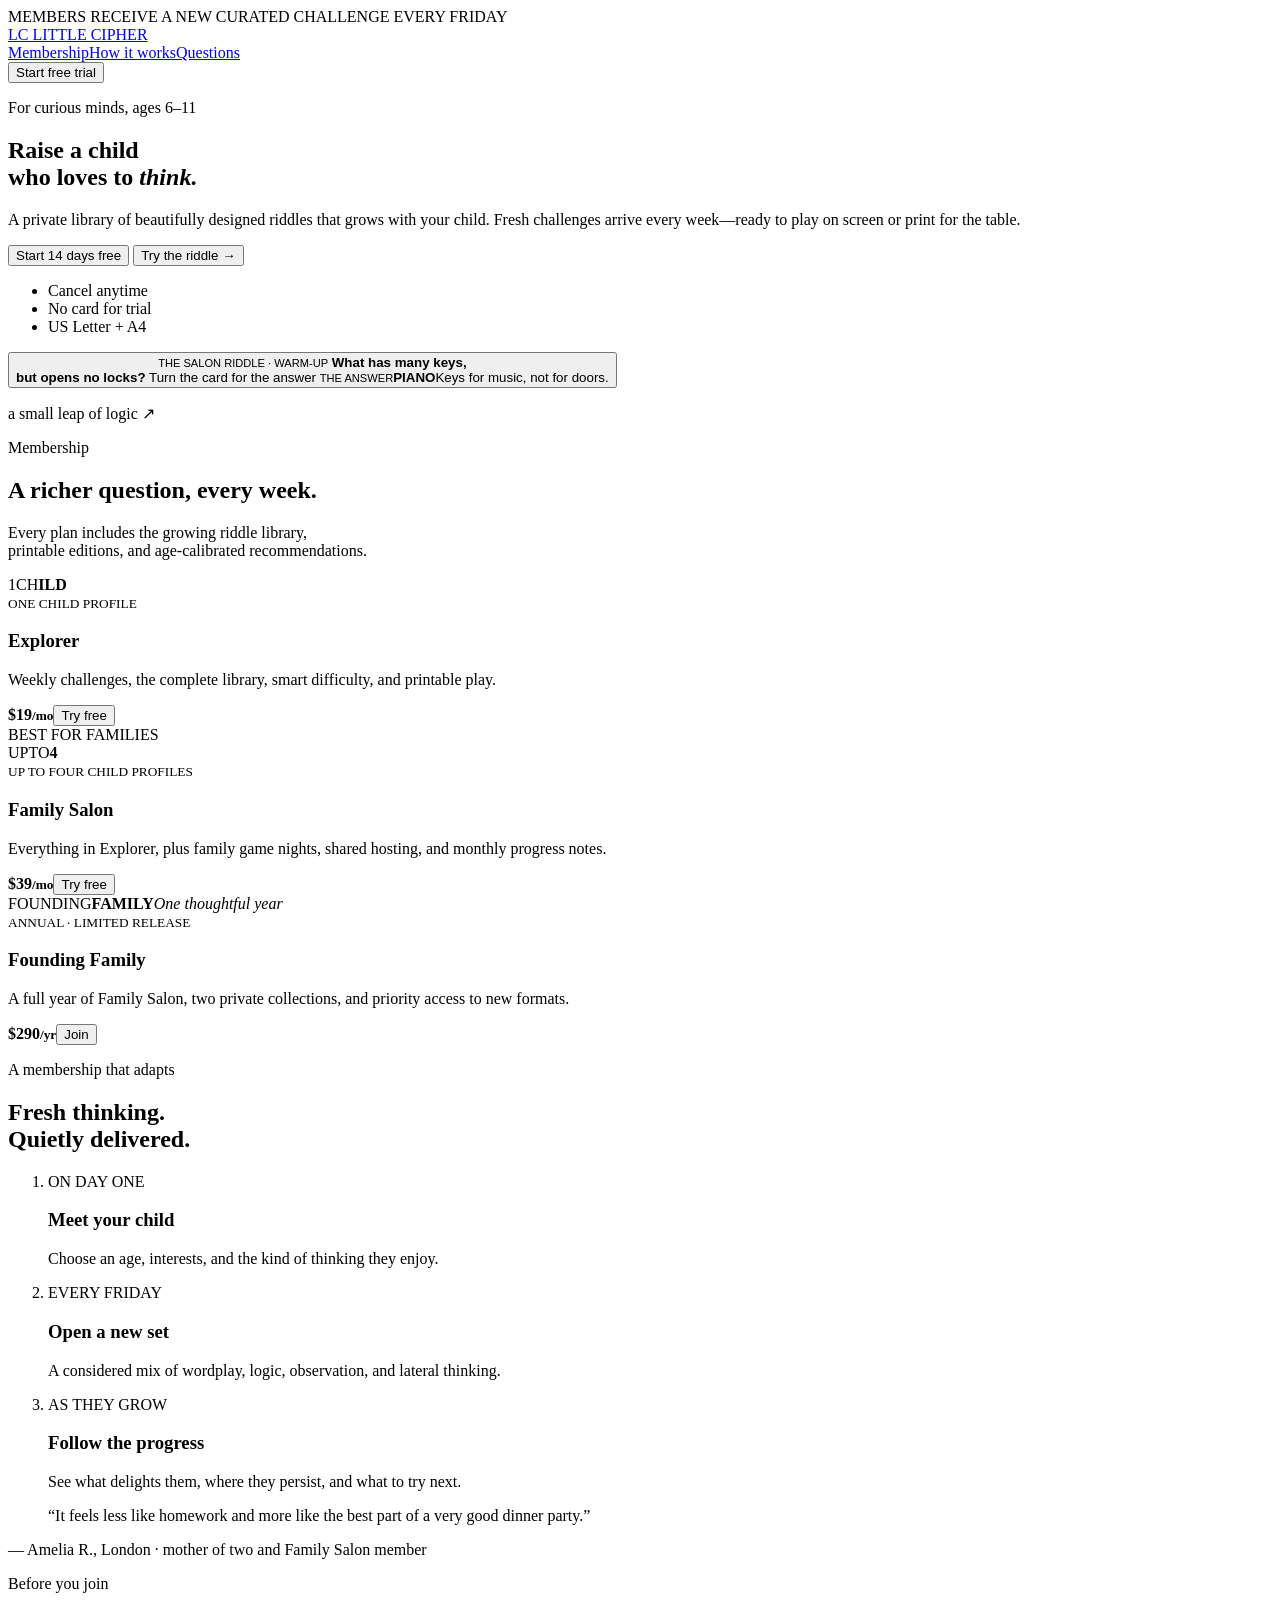
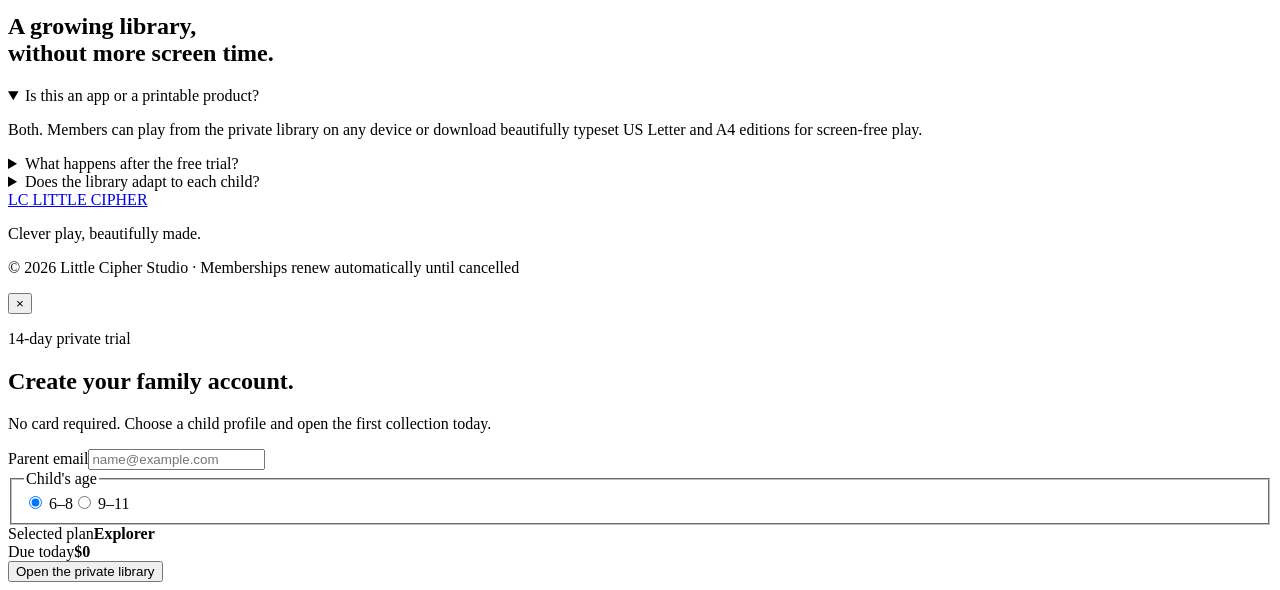
==== index.html @ bb6307ca "Add index.html" ====
<!doctype html>
<html lang="en">
<head>
  <meta charset="UTF-8">
  <meta name="viewport" content="width=device-width, initial-scale=1.0">
  <meta name="description" content="Little Cipher creates beautifully designed printable riddles and logic games for curious children ages 6–11.">
  <title>Little Cipher — Clever play, beautifully made</title>
  <link rel="preconnect" href="https://fonts.googleapis.com">
  <link rel="preconnect" href="https://fonts.gstatic.com" crossorigin>
  <link href="https://fonts.googleapis.com/css2?family=DM+Sans:wght@400;500;700&family=Fraunces:opsz,wght@9..144,600;9..144,800&display=swap" rel="stylesheet">
  <link rel="stylesheet" href="styles.css">
</head>
<body>
  <div class="announcement">MEMBERS RECEIVE A NEW CURATED CHALLENGE EVERY FRIDAY</div>
  <header class="site-header">
    <a class="brand" href="#top" aria-label="LC Little Cipher home"><span>LC</span> LITTLE CIPHER</a>
    <nav aria-label="Main navigation">
      <a href="#products">Membership</a><a href="#how">How it works</a><a href="#faq">Questions</a>
    </nav>
    <button class="cart-button start-trial" data-plan="Explorer" type="button">Start free trial</button>
  </header>

  <main id="top">
    <section class="hero">
      <div class="hero-copy">
        <p class="eyebrow">For curious minds, ages 6–11</p>
        <h1>Raise a child<br>who loves to <em>think.</em></h1>
        <p class="lead">A private library of beautifully designed riddles that grows with your child. Fresh challenges arrive every week—ready to play on screen or print for the table.</p>
        <div class="hero-actions">
          <button class="button primary start-trial" data-plan="Explorer" type="button">Start 14 days free</button>
          <button class="text-button" id="flipHint" type="button">Try the riddle →</button>
        </div>
        <ul class="trust"><li>Cancel anytime</li><li>No card for trial</li><li>US Letter + A4</li></ul>
      </div>
      <div class="riddle-stage" aria-label="Interactive riddle card">
        <span class="tape tape-one"></span><span class="tape tape-two"></span>
        <button class="riddle-card" id="riddleCard" type="button" aria-pressed="false">
          <span class="card-face card-front">
            <small>THE SALON RIDDLE · WARM-UP</small>
            <strong>What has many keys,<br>but opens no locks?</strong>
            <span class="pencil-line">Turn the card for the answer</span>
          </span>
          <span class="card-face card-back"><small>THE ANSWER</small><strong>PIANO</strong><span>Keys for music, not for doors.</span></span>
        </button>
        <p class="scribble">a small leap of logic ↗</p>
      </div>
    </section>

    <section class="products" id="products">
      <div class="section-heading"><div><p class="eyebrow">Membership</p><h2>A richer question, every week.</h2></div><p>Every plan includes the growing riddle library,<br>printable editions, and age-calibrated recommendations.</p></div>
      <div class="product-grid">
        <article class="product-card yellow">
          <div class="product-art"><span>1</span><span>CH</span><b>ILD</b></div>
          <div class="product-info"><div><small>ONE CHILD PROFILE</small><h3>Explorer</h3></div><p>Weekly challenges, the complete library, smart difficulty, and printable play.</p><footer><strong>$19<small>/mo</small></strong><button class="start-trial" data-plan="Explorer">Try free</button></footer></div>
        </article>
        <article class="product-card red bestseller">
          <span class="badge">BEST FOR FAMILIES</span>
          <div class="product-art"><span>UP</span><span>TO</span><b>4</b></div>
          <div class="product-info"><div><small>UP TO FOUR CHILD PROFILES</small><h3>Family Salon</h3></div><p>Everything in Explorer, plus family game nights, shared hosting, and monthly progress notes.</p><footer><strong>$39<small>/mo</small></strong><button class="start-trial" data-plan="Family Salon">Try free</button></footer></div>
        </article>
        <article class="product-card blue">
          <div class="product-art family"><span>FOUNDING</span><b>FAMILY</b><i>One thoughtful year</i></div>
          <div class="product-info"><div><small>ANNUAL · LIMITED RELEASE</small><h3>Founding Family</h3></div><p>A full year of Family Salon, two private collections, and priority access to new formats.</p><footer><strong>$290<small>/yr</small></strong><button class="start-trial" data-plan="Founding Family">Join</button></footer></div>
        </article>
      </div>
    </section>

    <section class="how" id="how">
      <div class="how-title"><p class="eyebrow">A membership that adapts</p><h2>Fresh thinking.<br>Quietly delivered.</h2></div>
      <ol>
        <li><span>ON DAY ONE</span><h3>Meet your child</h3><p>Choose an age, interests, and the kind of thinking they enjoy.</p></li>
        <li><span>EVERY FRIDAY</span><h3>Open a new set</h3><p>A considered mix of wordplay, logic, observation, and lateral thinking.</p></li>
        <li><span>AS THEY GROW</span><h3>Follow the progress</h3><p>See what delights them, where they persist, and what to try next.</p></li>
      </ol>
    </section>

    <section class="quote"><blockquote>“It feels less like homework and more like the best part of a very good dinner party.”</blockquote><p>— Amelia R., London · mother of two and Family Salon member</p></section>

    <section class="faq" id="faq"><div><p class="eyebrow">Before you join</p><h2>A growing library,<br>without more screen time.</h2></div><div class="faq-list">
      <details open><summary>Is this an app or a printable product?</summary><p>Both. Members can play from the private library on any device or download beautifully typeset US Letter and A4 editions for screen-free play.</p></details>
      <details><summary>What happens after the free trial?</summary><p>Your chosen membership begins after 14 days. We email you before the first charge, and you can cancel from your account at any time.</p></details>
      <details><summary>Does the library adapt to each child?</summary><p>Yes. Recommendations use age, interests, completed sets, and parent feedback. Family Salon keeps a separate path for each child.</p></details>
    </div></section>
  </main>

  <footer class="site-footer"><a class="brand" href="#top"><span>LC</span> LITTLE CIPHER</a><p>Clever play, beautifully made.</p><p>© 2026 Little Cipher Studio · Memberships renew automatically until cancelled</p></footer>

  <div class="overlay" id="overlay"></div>
  <section class="checkout-modal" id="checkoutModal" aria-hidden="true" aria-labelledby="checkoutTitle" inert>
    <button class="modal-close" id="closeCheckout" aria-label="Close checkout">×</button>
    <div id="checkoutFormStep">
      <p class="eyebrow">14-day private trial</p><h2 id="checkoutTitle">Create your family account.</h2>
      <p class="checkout-note">No card required. Choose a child profile and open the first collection today.</p>
      <form id="checkoutForm">
        <label>Parent email<input type="email" id="orderEmail" placeholder="name@example.com" required></label>
        <fieldset><legend>Child's age</legend><label class="pay-choice"><input type="radio" name="age" checked> 6–8</label><label class="pay-choice"><input type="radio" name="age"> 9–11</label></fieldset>
        <div class="order-summary" id="orderSummary"><div><span>Selected plan</span><strong id="selectedPlan">Explorer</strong></div><div><span>Due today</span><strong>$0</strong></div></div>
        <button class="button primary" type="submit">Open the private library</button>
      </form>
    </div>
    <div class="checkout-success" id="checkoutSuccess" hidden>
      <div class="success-mark">✓</div><p class="eyebrow">WELCOME TO LITTLE CIPHER</p><h2>Your private library is open.</h2>
      <p>This prototype creates the trial experience locally. The production version will connect account creation, subscriptions, and the member library.</p>
      <a class="button primary" href="downloads/little-cipher-sampler.html" download>Open the first challenge</a>
      <button class="text-button" id="continueShopping" type="button">Return home</button>
    </div>
  </section>
  <div class="toast" id="toast" role="status"></div>
  <script src="store-config.js"></script>
  <script src="app.js"></script>
</body>
</html>
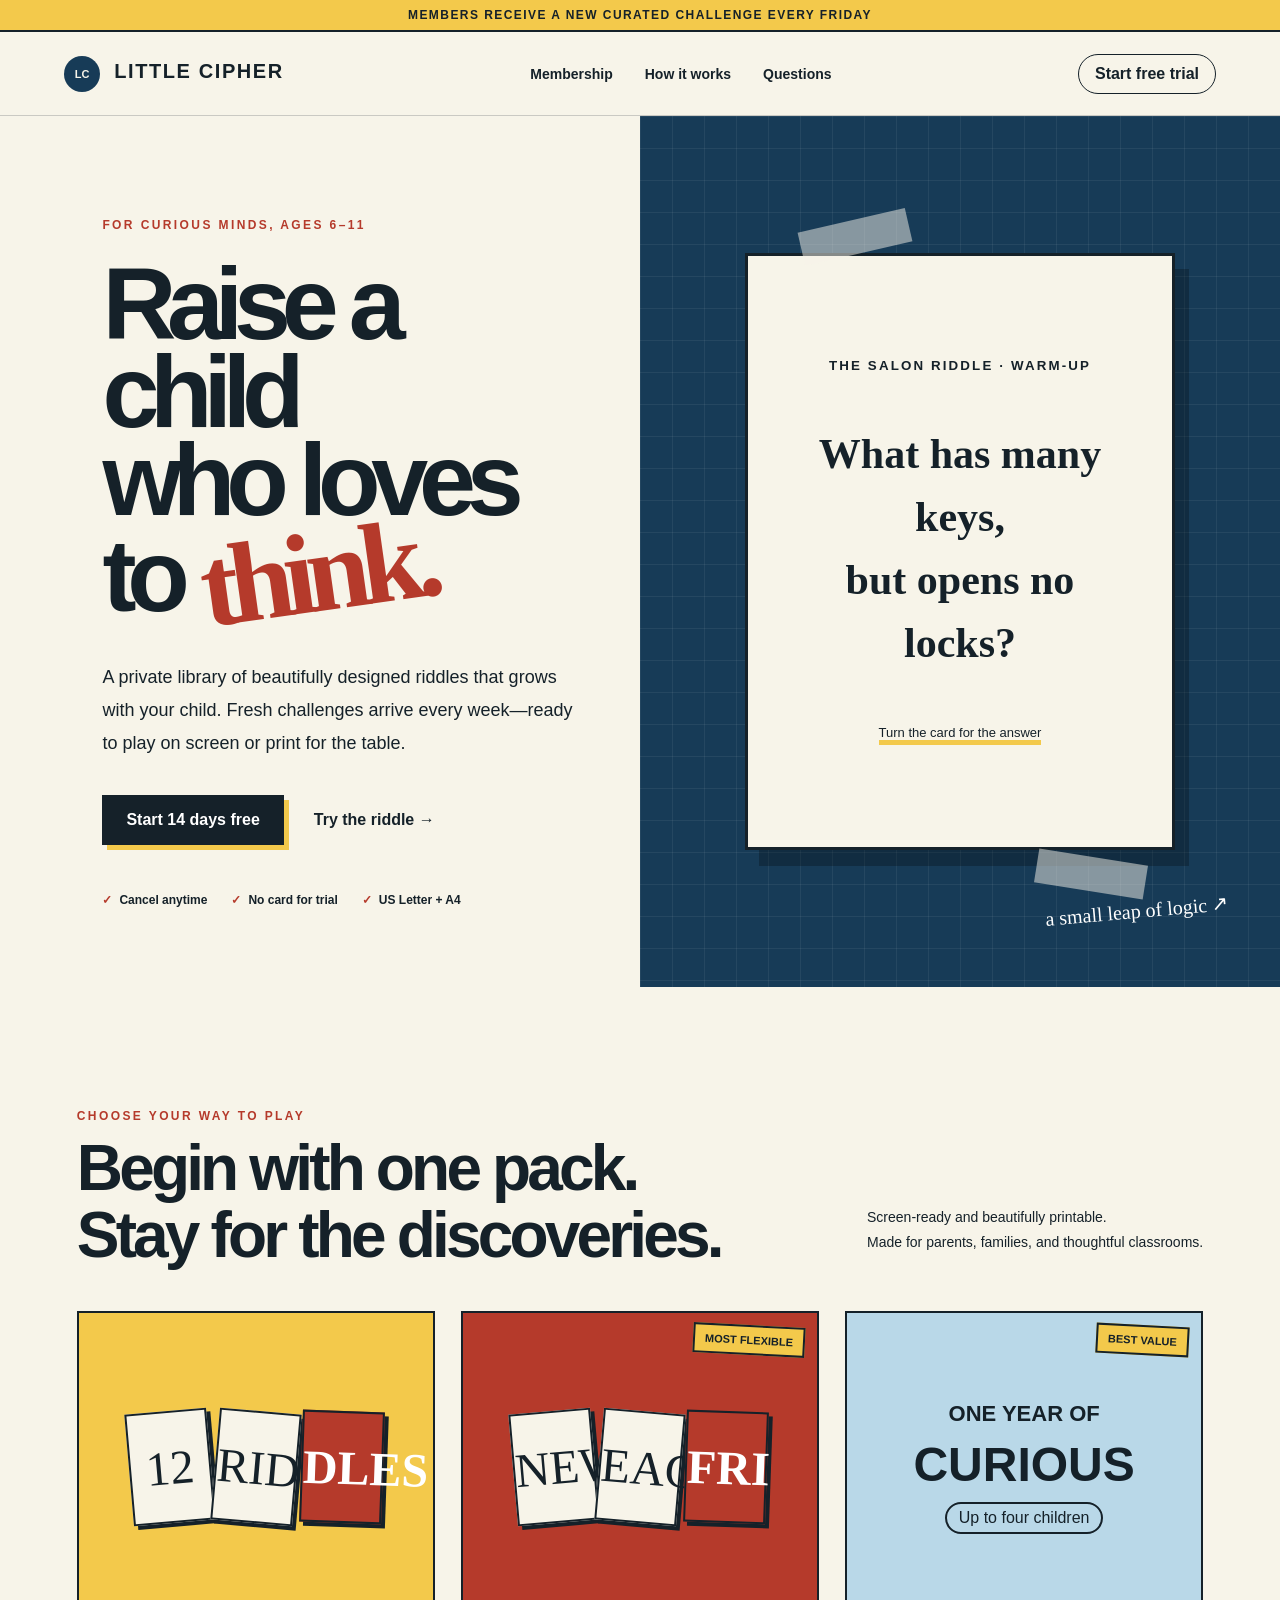
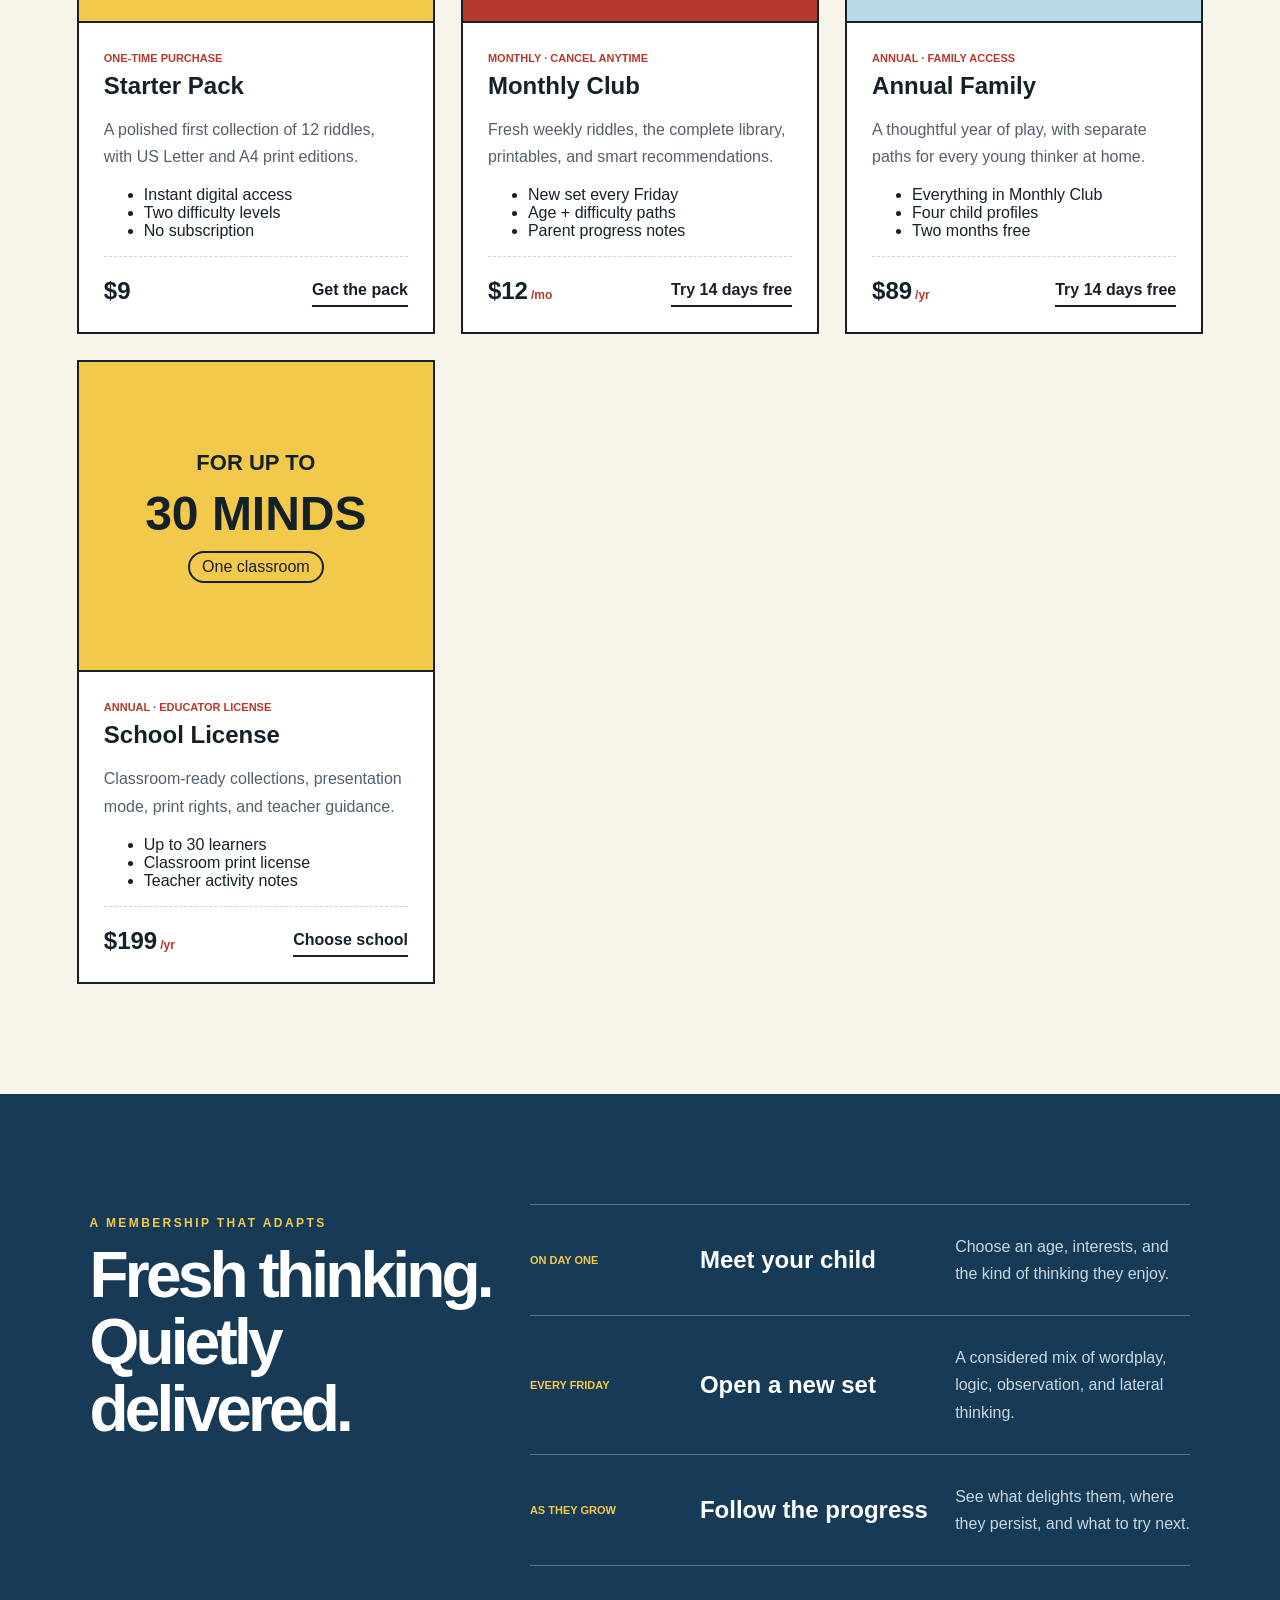
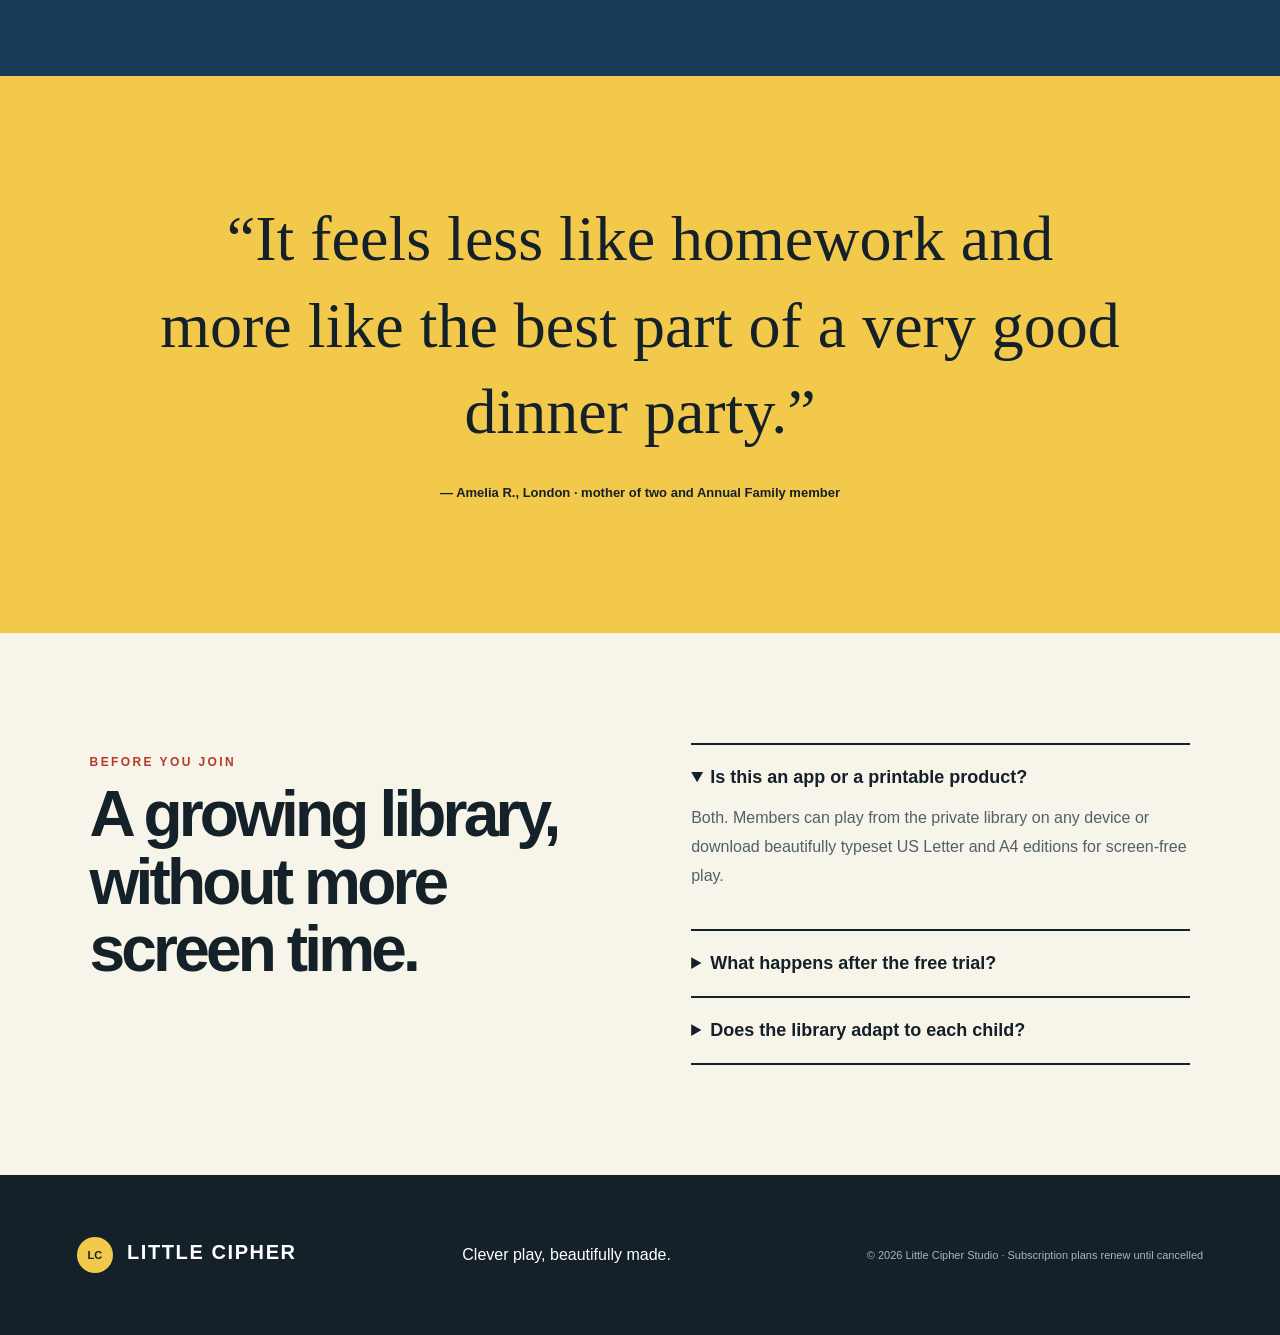
==== commit 276b7959: "Update membership catalog: index.html" ====
--- a/index.html
+++ b/index.html
@@ -17,7 +17,7 @@
     <nav aria-label="Main navigation">
       <a href="#products">Membership</a><a href="#how">How it works</a><a href="#faq">Questions</a>
     </nav>
-    <button class="cart-button start-trial" data-plan="Explorer" type="button">Start free trial</button>
+    <button class="cart-button start-trial" data-plan="Monthly Club" data-due="$0 today" type="button">Start free trial</button>
   </header>
 
   <main id="top">
@@ -27,7 +27,7 @@
         <h1>Raise a child<br>who loves to <em>think.</em></h1>
         <p class="lead">A private library of beautifully designed riddles that grows with your child. Fresh challenges arrive every week—ready to play on screen or print for the table.</p>
         <div class="hero-actions">
-          <button class="button primary start-trial" data-plan="Explorer" type="button">Start 14 days free</button>
+          <button class="button primary start-trial" data-plan="Monthly Club" data-due="$0 today" type="button">Start 14 days free</button>
           <button class="text-button" id="flipHint" type="button">Try the riddle →</button>
         </div>
         <ul class="trust"><li>Cancel anytime</li><li>No card for trial</li><li>US Letter + A4</li></ul>
@@ -47,20 +47,25 @@
     </section>
 
     <section class="products" id="products">
-      <div class="section-heading"><div><p class="eyebrow">Membership</p><h2>A richer question, every week.</h2></div><p>Every plan includes the growing riddle library,<br>printable editions, and age-calibrated recommendations.</p></div>
+      <div class="section-heading"><div><p class="eyebrow">Choose your way to play</p><h2>Begin with one pack.<br>Stay for the discoveries.</h2></div><p>Screen-ready and beautifully printable.<br>Made for parents, families, and thoughtful classrooms.</p></div>
       <div class="product-grid">
         <article class="product-card yellow">
-          <div class="product-art"><span>1</span><span>CH</span><b>ILD</b></div>
-          <div class="product-info"><div><small>ONE CHILD PROFILE</small><h3>Explorer</h3></div><p>Weekly challenges, the complete library, smart difficulty, and printable play.</p><footer><strong>$19<small>/mo</small></strong><button class="start-trial" data-plan="Explorer">Try free</button></footer></div>
+          <div class="product-art"><span>12</span><span>RID</span><b>DLES</b></div>
+          <div class="product-info"><div><small>ONE-TIME PURCHASE</small><h3>Starter Pack</h3></div><p>A polished first collection of 12 riddles, with US Letter and A4 print editions.</p><ul class="plan-features"><li>Instant digital access</li><li>Two difficulty levels</li><li>No subscription</li></ul><footer><strong>$9</strong><button class="start-trial" data-plan="Starter Pack" data-due="$9 once">Get the pack</button></footer></div>
         </article>
         <article class="product-card red bestseller">
-          <span class="badge">BEST FOR FAMILIES</span>
-          <div class="product-art"><span>UP</span><span>TO</span><b>4</b></div>
-          <div class="product-info"><div><small>UP TO FOUR CHILD PROFILES</small><h3>Family Salon</h3></div><p>Everything in Explorer, plus family game nights, shared hosting, and monthly progress notes.</p><footer><strong>$39<small>/mo</small></strong><button class="start-trial" data-plan="Family Salon">Try free</button></footer></div>
+          <span class="badge">MOST FLEXIBLE</span>
+          <div class="product-art"><span>NEW</span><span>EACH</span><b>FRI</b></div>
+          <div class="product-info"><div><small>MONTHLY · CANCEL ANYTIME</small><h3>Monthly Club</h3></div><p>Fresh weekly riddles, the complete library, printables, and smart recommendations.</p><ul class="plan-features"><li>New set every Friday</li><li>Age + difficulty paths</li><li>Parent progress notes</li></ul><footer><strong>$12<small>/mo</small></strong><button class="start-trial" data-plan="Monthly Club" data-due="$0 today">Try 14 days free</button></footer></div>
         </article>
         <article class="product-card blue">
-          <div class="product-art family"><span>FOUNDING</span><b>FAMILY</b><i>One thoughtful year</i></div>
-          <div class="product-info"><div><small>ANNUAL · LIMITED RELEASE</small><h3>Founding Family</h3></div><p>A full year of Family Salon, two private collections, and priority access to new formats.</p><footer><strong>$290<small>/yr</small></strong><button class="start-trial" data-plan="Founding Family">Join</button></footer></div>
+          <span class="badge">BEST VALUE</span>
+          <div class="product-art family"><span>ONE YEAR OF</span><b>CURIOUS</b><i>Up to four children</i></div>
+          <div class="product-info"><div><small>ANNUAL · FAMILY ACCESS</small><h3>Annual Family</h3></div><p>A thoughtful year of play, with separate paths for every young thinker at home.</p><ul class="plan-features"><li>Everything in Monthly Club</li><li>Four child profiles</li><li>Two months free</li></ul><footer><strong>$89<small>/yr</small></strong><button class="start-trial" data-plan="Annual Family" data-due="$0 today">Try 14 days free</button></footer></div>
+        </article>
+        <article class="product-card school">
+          <div class="product-art family"><span>FOR UP TO</span><b>30 MINDS</b><i>One classroom</i></div>
+          <div class="product-info"><div><small>ANNUAL · EDUCATOR LICENSE</small><h3>School License</h3></div><p>Classroom-ready collections, presentation mode, print rights, and teacher guidance.</p><ul class="plan-features"><li>Up to 30 learners</li><li>Classroom print license</li><li>Teacher activity notes</li></ul><footer><strong>$199<small>/yr</small></strong><button class="start-trial" data-plan="School License" data-due="$199 per year">Choose school</button></footer></div>
         </article>
       </div>
     </section>
@@ -74,28 +79,28 @@
       </ol>
     </section>
 
-    <section class="quote"><blockquote>“It feels less like homework and more like the best part of a very good dinner party.”</blockquote><p>— Amelia R., London · mother of two and Family Salon member</p></section>
+    <section class="quote"><blockquote>“It feels less like homework and more like the best part of a very good dinner party.”</blockquote><p>— Amelia R., London · mother of two and Annual Family member</p></section>
 
     <section class="faq" id="faq"><div><p class="eyebrow">Before you join</p><h2>A growing library,<br>without more screen time.</h2></div><div class="faq-list">
       <details open><summary>Is this an app or a printable product?</summary><p>Both. Members can play from the private library on any device or download beautifully typeset US Letter and A4 editions for screen-free play.</p></details>
-      <details><summary>What happens after the free trial?</summary><p>Your chosen membership begins after 14 days. We email you before the first charge, and you can cancel from your account at any time.</p></details>
+      <details><summary>What happens after the free trial?</summary><p>Monthly Club renews at $12 per month and Annual Family at $89 per year after 14 days. We email you before the first charge, and you can cancel from your parent account at any time. Starter Pack and School License do not include a trial.</p></details>
       <details><summary>Does the library adapt to each child?</summary><p>Yes. Recommendations use age, interests, completed sets, and parent feedback. Family Salon keeps a separate path for each child.</p></details>
     </div></section>
   </main>
 
-  <footer class="site-footer"><a class="brand" href="#top"><span>LC</span> LITTLE CIPHER</a><p>Clever play, beautifully made.</p><p>© 2026 Little Cipher Studio · Memberships renew automatically until cancelled</p></footer>
+  <footer class="site-footer"><a class="brand" href="#top"><span>LC</span> LITTLE CIPHER</a><p>Clever play, beautifully made.</p><p>© 2026 Little Cipher Studio · Subscription plans renew until cancelled</p></footer>
 
   <div class="overlay" id="overlay"></div>
   <section class="checkout-modal" id="checkoutModal" aria-hidden="true" aria-labelledby="checkoutTitle" inert>
     <button class="modal-close" id="closeCheckout" aria-label="Close checkout">×</button>
     <div id="checkoutFormStep">
-      <p class="eyebrow">14-day private trial</p><h2 id="checkoutTitle">Create your family account.</h2>
-      <p class="checkout-note">No card required. Choose a child profile and open the first collection today.</p>
+      <p class="eyebrow" id="checkoutEyebrow">Secure your place</p><h2 id="checkoutTitle">Create your parent account.</h2>
+      <p class="checkout-note" id="checkoutNote">Choose a plan and open the first collection today.</p>
       <form id="checkoutForm">
         <label>Parent email<input type="email" id="orderEmail" placeholder="name@example.com" required></label>
         <fieldset><legend>Child's age</legend><label class="pay-choice"><input type="radio" name="age" checked> 6–8</label><label class="pay-choice"><input type="radio" name="age"> 9–11</label></fieldset>
-        <div class="order-summary" id="orderSummary"><div><span>Selected plan</span><strong id="selectedPlan">Explorer</strong></div><div><span>Due today</span><strong>$0</strong></div></div>
-        <button class="button primary" type="submit">Open the private library</button>
+        <div class="order-summary" id="orderSummary"><div><span>Selected plan</span><strong id="selectedPlan">Monthly Club</strong></div><div><span>Payment</span><strong id="selectedDue">$0 today</strong></div></div>
+        <button class="button primary" id="checkoutSubmit" type="submit">Continue</button>
       </form>
     </div>
     <div class="checkout-success" id="checkoutSuccess" hidden>
--- a/styles.css
+++ b/styles.css
@@ -0,0 +1,7 @@
+:root{--blue:#173b57;--paper:#f7f4e9;--yellow:#f3c94b;--red:#b53a2b;--ink:#152129;--sky:#b9d8e8;--white:#fff;--line:rgba(21,33,41,.2);--shadow:8px 8px 0 var(--ink)}
+*{box-sizing:border-box}html{scroll-behavior:smooth}body{margin:0;background:var(--paper);color:var(--ink);font-family:"Noto Sans SC",sans-serif}button,a{font:inherit}button{color:inherit}a{color:inherit;text-decoration:none}:focus-visible{outline:3px solid var(--red);outline-offset:4px}.announcement{background:var(--yellow);border-bottom:2px solid var(--ink);padding:8px;text-align:center;font-size:12px;font-weight:700;letter-spacing:.12em}.site-header{height:84px;display:flex;align-items:center;justify-content:space-between;padding:0 5vw;border-bottom:1px solid var(--line);position:relative;z-index:5}.brand{font-size:20px;font-weight:900;letter-spacing:.08em}.brand span{display:inline-grid;place-items:center;width:36px;height:36px;margin-right:7px;color:var(--paper);background:var(--blue);border-radius:50%}.site-header nav{display:flex;gap:32px;font-size:14px;font-weight:700}.site-header nav a:hover{color:var(--red)}.cart-button{border:1.5px solid var(--ink);background:transparent;border-radius:30px;padding:10px 16px;cursor:pointer}.cart-button b{display:inline-grid;place-items:center;background:var(--red);color:white;width:22px;height:22px;border-radius:50%;margin-left:6px}.hero{min-height:690px;display:grid;grid-template-columns:1fr 1fr;overflow:hidden}.hero-copy{padding:90px 4vw 80px 8vw}.eyebrow{color:var(--red);font-size:12px;font-weight:900;letter-spacing:.2em;text-transform:uppercase}.hero h1{font-size:clamp(64px,8vw,126px);letter-spacing:-.09em;line-height:.86;margin:28px 0 38px;font-weight:900}.hero h1 em{font-family:"Ma Shan Zheng",cursive;color:var(--red);font-size:1.12em;font-style:normal;display:inline-block;transform:rotate(-8deg)}.lead{max-width:540px;font-size:18px;line-height:1.85}.hero-actions{display:flex;align-items:center;gap:24px;margin-top:34px}.button{border:2px solid var(--ink);padding:14px 22px;font-weight:900;cursor:pointer}.primary{background:var(--ink);color:white;box-shadow:5px 5px 0 var(--yellow);transition:.2s}.primary:hover{transform:translate(3px,3px);box-shadow:2px 2px 0 var(--yellow)}.text-button{border:0;background:transparent;font-weight:700;cursor:pointer}.trust{display:flex;gap:24px;padding:0;margin:48px 0 0;list-style:none;font-size:12px;font-weight:700}.trust li:before{content:"✓";color:var(--red);margin-right:7px}.riddle-stage{background:var(--blue);position:relative;display:grid;place-items:center;perspective:1200px;background-image:linear-gradient(rgba(255,255,255,.06) 1px,transparent 1px),linear-gradient(90deg,rgba(255,255,255,.06) 1px,transparent 1px);background-size:32px 32px}.riddle-card{width:min(68%,430px);aspect-ratio:.72;border:0;background:transparent;position:relative;transform-style:preserve-3d;transition:transform .65s cubic-bezier(.2,.8,.2,1);cursor:pointer}.riddle-card.flipped{transform:rotateY(180deg)}.card-face{position:absolute;inset:0;backface-visibility:hidden;display:flex;flex-direction:column;align-items:center;justify-content:center;padding:45px;background:var(--paper);border:3px solid var(--ink);box-shadow:14px 16px 0 rgba(0,0,0,.25);text-align:center}.card-face small{font-weight:900;letter-spacing:.16em}.card-front strong{font-family:"Ma Shan Zheng",cursive;font-size:42px;line-height:1.5;margin:50px 0}.pencil-line{font-size:13px;border-bottom:5px solid var(--yellow)}.card-back{transform:rotateY(180deg);background:var(--yellow)}.card-back strong{font-family:"Ma Shan Zheng";font-size:150px;line-height:1;margin:35px}.card-back span{font-weight:700}.tape{position:absolute;width:110px;height:34px;background:rgba(247,244,233,.5);z-index:2}.tape-one{top:12%;left:25%;transform:rotate(-13deg)}.tape-two{bottom:11%;right:21%;transform:rotate(9deg)}.scribble{position:absolute;color:white;font-family:"Ma Shan Zheng";font-size:20px;bottom:5%;right:8%;transform:rotate(-5deg)}.products{padding:110px 6vw}.section-heading{display:flex;justify-content:space-between;align-items:end;margin-bottom:42px}.section-heading h2,.how h2,.faq h2{font-size:clamp(42px,5vw,72px);line-height:1.05;margin:10px 0 0;letter-spacing:-.06em}.section-heading>p{line-height:1.8;font-size:14px}.product-grid{display:grid;grid-template-columns:repeat(3,1fr);gap:26px}.product-card{border:2px solid var(--ink);position:relative;background:white;transition:.25s}.product-card:hover{transform:translateY(-8px);box-shadow:var(--shadow)}.product-art{height:310px;background:var(--yellow);display:flex;align-items:center;justify-content:center;gap:4px;border-bottom:2px solid var(--ink)}.product-art span,.product-art b{display:grid;place-items:center;width:82px;height:112px;background:var(--paper);border:2px solid var(--ink);font-family:"Ma Shan Zheng";font-size:48px;transform:rotate(-5deg);box-shadow:4px 4px 0 var(--ink)}.product-art span:nth-child(2){transform:rotate(5deg)}.product-art b{background:var(--red);color:white;transform:rotate(2deg)}.red .product-art{background:var(--red)}.blue .product-art{background:var(--sky)}.product-art.family{flex-direction:column;gap:10px}.product-art.family span,.product-art.family b{width:auto;height:auto;border:0;box-shadow:none;background:none;color:var(--ink);font-family:"Noto Sans SC";font-weight:900;transform:none;font-size:22px}.product-art.family b{font-size:48px}.product-art.family i{font-style:normal;border:2px solid var(--ink);padding:5px 12px;border-radius:20px}.product-info{padding:25px}.product-info small{font-size:11px;font-weight:900;color:var(--red)}.product-info h3{font-size:24px;margin:6px 0}.product-info p{min-height:52px;color:#52606a;line-height:1.7}.product-info footer{display:flex;justify-content:space-between;align-items:center;border-top:1px dashed var(--line);padding-top:18px}.product-info footer strong{font-size:24px}.add-cart{background:transparent;border:0;border-bottom:2px solid var(--ink);font-weight:900;padding:6px 0;cursor:pointer}.badge{position:absolute;z-index:2;right:12px;top:12px;background:var(--yellow);border:2px solid var(--ink);padding:7px 10px;font-size:11px;font-weight:900;transform:rotate(3deg)}.how{display:grid;grid-template-columns:.8fr 1.2fr;background:var(--blue);color:white;padding:110px 7vw}.how .eyebrow{color:var(--yellow)}.how ol{margin:0;padding:0;list-style:none}.how li{display:grid;grid-template-columns:150px 1fr 1fr;gap:20px;align-items:center;border-top:1px solid rgba(255,255,255,.3);padding:28px 0}.how li:last-child{border-bottom:1px solid rgba(255,255,255,.3)}.how li span{color:var(--yellow);font-size:11px;font-weight:900}.how li h3{font-size:24px;margin:0}.how li p{margin:0;line-height:1.7;color:#c9d7df}.quote{padding:120px 12vw;text-align:center;background:var(--yellow)}.quote blockquote{font-family:"Ma Shan Zheng";font-size:clamp(34px,5vw,66px);line-height:1.35;margin:0 auto 30px;max-width:1000px}.quote p{font-size:13px;font-weight:700}.faq{display:grid;grid-template-columns:1fr 1fr;gap:8vw;padding:110px 7vw}.faq-list details{border-top:2px solid var(--ink);padding:22px 0}.faq-list details:last-child{border-bottom:2px solid var(--ink)}.faq-list summary{font-size:18px;font-weight:900;cursor:pointer}.faq-list p{line-height:1.8;color:#52606a}.site-footer{background:var(--ink);color:white;padding:55px 6vw;display:grid;grid-template-columns:1fr 1fr 1fr;align-items:center;gap:30px}.site-footer .brand span{background:var(--yellow);color:var(--ink)}.site-footer p:last-child{text-align:right;font-size:11px;color:#aab4ba}.cart-drawer{position:fixed;z-index:20;right:0;top:0;height:100%;width:min(430px,100%);background:var(--paper);padding:28px;transform:translateX(105%);transition:.35s;display:flex;flex-direction:column}.cart-drawer.open{transform:none}.cart-head{display:flex;justify-content:space-between;align-items:center;border-bottom:2px solid var(--ink)}.cart-head h2{font-size:32px}.cart-head button{border:0;background:transparent;font-size:36px;cursor:pointer}.cart-items{flex:1;padding:22px 0}.empty{color:#68747b;line-height:1.7}.cart-item{display:flex;justify-content:space-between;border-bottom:1px dashed var(--line);padding:16px 0}.cart-bottom>div{display:flex;justify-content:space-between;font-size:20px;margin-bottom:20px}.cart-bottom .button{width:100%}.overlay{position:fixed;z-index:19;inset:0;background:rgba(21,33,41,.6);opacity:0;pointer-events:none;transition:.3s}.overlay.open{opacity:1;pointer-events:auto}.toast{position:fixed;z-index:30;bottom:28px;left:50%;transform:translate(-50%,30px);opacity:0;background:var(--ink);color:white;padding:13px 20px;font-weight:700;transition:.3s}.toast.show{opacity:1;transform:translate(-50%,0)}
+.cart-item button{border:0;background:transparent;cursor:pointer;font-size:18px}.checkout-modal{position:fixed;z-index:25;left:50%;top:50%;width:min(620px,calc(100% - 32px));max-height:calc(100vh - 32px);overflow:auto;background:var(--paper);border:3px solid var(--ink);box-shadow:14px 14px 0 var(--yellow);padding:44px;transform:translate(-50%,-45%) scale(.96);opacity:0;pointer-events:none;transition:.3s}.checkout-modal.open{opacity:1;pointer-events:auto;transform:translate(-50%,-50%) scale(1)}.modal-close{position:absolute;right:18px;top:12px;border:0;background:transparent;font-size:36px;cursor:pointer}.checkout-modal h2{font-size:38px;line-height:1.15;margin:10px 0}.checkout-note{color:#66727a;border-left:4px solid var(--yellow);padding-left:12px}.checkout-modal form{display:grid;gap:24px;margin-top:28px}.checkout-modal form>label{font-size:13px;font-weight:900}.checkout-modal input[type=email]{display:block;width:100%;margin-top:9px;border:2px solid var(--ink);background:white;padding:14px;font:inherit}.checkout-modal fieldset{border:0;padding:0;margin:0}.checkout-modal legend{font-size:13px;font-weight:900;margin-bottom:10px}.pay-choice{display:inline-block;border:2px solid var(--ink);background:white;padding:12px 18px;margin-right:8px;cursor:pointer}.order-summary{background:#e8e4d8;padding:16px;display:grid;gap:8px}.order-summary div{display:flex;justify-content:space-between}.order-summary div:last-child{font-weight:900;border-top:1px dashed var(--ink);padding-top:8px}.checkout-success{text-align:center;padding:34px 10px}.checkout-success p:not(.eyebrow){line-height:1.8}.checkout-success .button{display:inline-block;margin:20px 0}.checkout-success .text-button{display:block;margin:16px auto}.success-mark{display:grid;place-items:center;margin:auto;width:78px;height:78px;border:3px solid var(--ink);border-radius:50%;background:var(--yellow);font-size:42px;font-weight:900;box-shadow:5px 5px 0 var(--ink)}
+@media(max-width:850px){.site-header nav{display:none}.hero{grid-template-columns:1fr}.hero-copy{padding:65px 7vw}.riddle-stage{min-height:650px}.product-grid{grid-template-columns:1fr}.product-art{height:250px}.section-heading{align-items:start;gap:20px}.how,.faq{grid-template-columns:1fr;gap:60px}.site-footer{grid-template-columns:1fr}.site-footer p:last-child{text-align:left}.how li{grid-template-columns:120px 1fr}.how li p{grid-column:2}}@media(max-width:520px){.announcement{letter-spacing:.04em}.site-header{height:70px;padding:0 4vw}.brand{font-size:16px}.brand span{width:31px;height:31px}.cart-button{font-size:12px;padding:8px 10px}.hero h1{font-size:62px}.hero-actions{align-items:flex-start;flex-direction:column}.trust{flex-wrap:wrap;gap:10px 18px}.riddle-stage{min-height:540px}.riddle-card{width:78%}.card-front strong{font-size:34px}.card-back strong{font-size:110px}.products,.how,.faq{padding:80px 6vw}.section-heading{display:block}.section-heading>p{margin-top:24px}.how li{grid-template-columns:1fr}.how li p{grid-column:auto}.quote{padding:85px 7vw}.checkout-modal{padding:34px 22px}.checkout-modal h2{font-size:30px}.pay-choice{padding:10px}}
+@media(prefers-reduced-motion:reduce){*{scroll-behavior:auto!important;transition:none!important}}
+body{font-family:"DM Sans",sans-serif}.hero h1 em,.card-front strong,.card-back strong,.scribble,.quote blockquote{font-family:"Fraunces",serif}.card-back strong{font-size:clamp(54px,7vw,92px);letter-spacing:-.06em}.product-art.family span,.product-art.family b{font-family:"DM Sans",sans-serif}.brand span{font-size:11px;letter-spacing:0}
+.product-info footer .start-trial{background:transparent;border:0;border-bottom:2px solid var(--ink);font-weight:900;padding:6px 0;cursor:pointer}.product-info footer strong small{font-size:12px;margin-left:3px}.cart-button.start-trial{font-weight:700}
